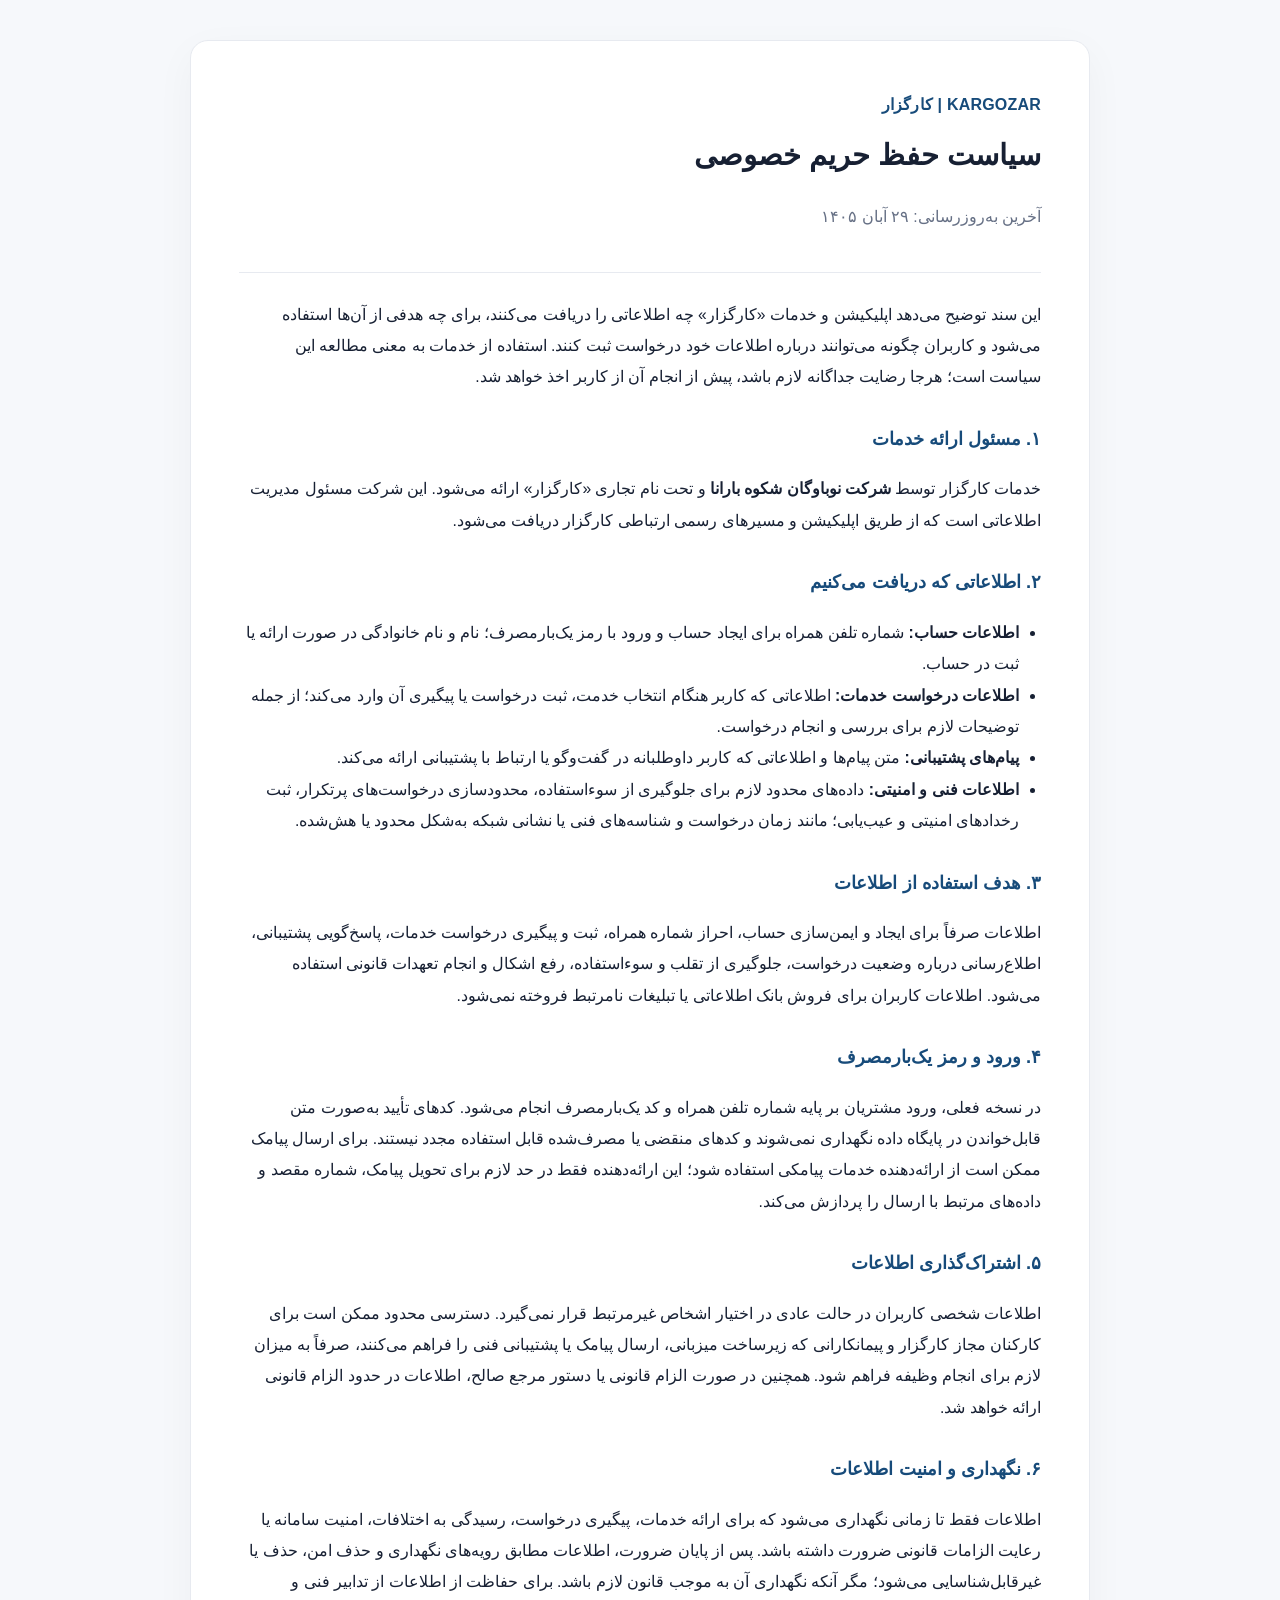
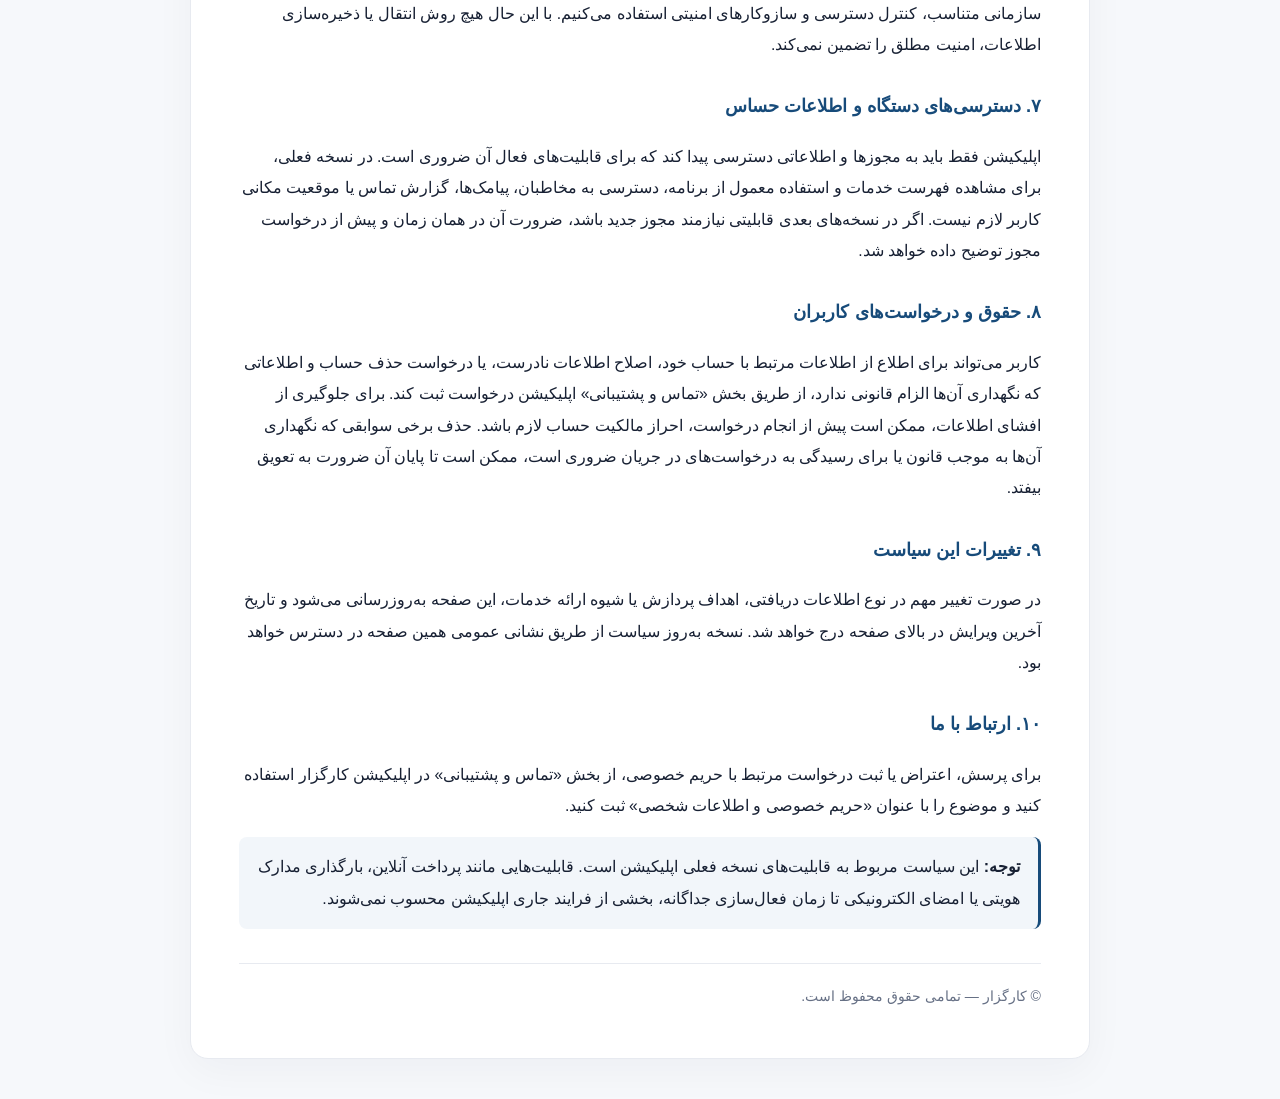
==== docs/privacy-policy-fa.html @ 29066710 "Add Persian privacy policy draft for mobile app" ====
<!doctype html>
<html lang="fa" dir="rtl">
<head>
<meta charset="utf-8">
<meta name="viewport" content="width=device-width, initial-scale=1">
<meta name="robots" content="index,follow">
<title>سیاست حفظ حریم خصوصی | کارگزار</title>
<style>
:root{color-scheme:light;--ink:#172033;--muted:#667085;--line:#e7eaf0;--brand:#174b7a;--bg:#f6f8fb}
*{box-sizing:border-box}body{margin:0;background:var(--bg);color:var(--ink);font-family:Tahoma,Arial,sans-serif;line-height:2}
main{max-width:900px;margin:40px auto;padding:clamp(20px,5vw,48px);background:#fff;border:1px solid var(--line);border-radius:18px;box-shadow:0 12px 40px #1720330a}
header{padding-bottom:24px;border-bottom:1px solid var(--line);margin-bottom:26px}
.brand{color:var(--brand);font-weight:700;letter-spacing:.2px}
h1{font-size:1.8rem;margin:.4rem 0}h2{font-size:1.15rem;margin:28px 0 8px;color:var(--brand)}
p,li{font-size:.98rem}small,.muted{color:var(--muted)}
ul{padding-right:22px}a{color:var(--brand)}
.notice{padding:14px 18px;background:#f2f6fa;border-right:3px solid var(--brand);border-radius:8px}
footer{margin-top:34px;padding-top:18px;border-top:1px solid var(--line);color:var(--muted);font-size:.88rem}
@media(max-width:600px){main{margin:0;border-radius:0;border:0;min-height:100vh}}
</style>
</head>
<body>
<main>
<header>
<div class="brand">KARGOZAR | کارگزار</div>
<h1>سیاست حفظ حریم خصوصی</h1>
<p class="muted">آخرین به‌روزرسانی: ۲۹ آبان ۱۴۰۵</p>
</header>

<p>این سند توضیح می‌دهد اپلیکیشن و خدمات «کارگزار» چه اطلاعاتی را دریافت می‌کنند، برای چه هدفی از آن‌ها استفاده می‌شود و کاربران چگونه می‌توانند درباره اطلاعات خود درخواست ثبت کنند. استفاده از خدمات به معنی مطالعه این سیاست است؛ هرجا رضایت جداگانه لازم باشد، پیش از انجام آن از کاربر اخذ خواهد شد.</p>

<h2>۱. مسئول ارائه خدمات</h2>
<p>خدمات کارگزار توسط <strong>شرکت نوباوگان شکوه بارانا</strong> و تحت نام تجاری «کارگزار» ارائه می‌شود. این شرکت مسئول مدیریت اطلاعاتی است که از طریق اپلیکیشن و مسیرهای رسمی ارتباطی کارگزار دریافت می‌شود.</p>

<h2>۲. اطلاعاتی که دریافت می‌کنیم</h2>
<ul>
<li><strong>اطلاعات حساب:</strong> شماره تلفن همراه برای ایجاد حساب و ورود با رمز یک‌بارمصرف؛ نام و نام خانوادگی در صورت ارائه یا ثبت در حساب.</li>
<li><strong>اطلاعات درخواست خدمات:</strong> اطلاعاتی که کاربر هنگام انتخاب خدمت، ثبت درخواست یا پیگیری آن وارد می‌کند؛ از جمله توضیحات لازم برای بررسی و انجام درخواست.</li>
<li><strong>پیام‌های پشتیبانی:</strong> متن پیام‌ها و اطلاعاتی که کاربر داوطلبانه در گفت‌وگو یا ارتباط با پشتیبانی ارائه می‌کند.</li>
<li><strong>اطلاعات فنی و امنیتی:</strong> داده‌های محدود لازم برای جلوگیری از سوءاستفاده، محدودسازی درخواست‌های پرتکرار، ثبت رخدادهای امنیتی و عیب‌یابی؛ مانند زمان درخواست و شناسه‌های فنی یا نشانی شبکه به‌شکل محدود یا هش‌شده.</li>
</ul>

<h2>۳. هدف استفاده از اطلاعات</h2>
<p>اطلاعات صرفاً برای ایجاد و ایمن‌سازی حساب، احراز شماره همراه، ثبت و پیگیری درخواست خدمات، پاسخ‌گویی پشتیبانی، اطلاع‌رسانی درباره وضعیت درخواست، جلوگیری از تقلب و سوءاستفاده، رفع اشکال و انجام تعهدات قانونی استفاده می‌شود. اطلاعات کاربران برای فروش بانک اطلاعاتی یا تبلیغات نامرتبط فروخته نمی‌شود.</p>

<h2>۴. ورود و رمز یک‌بارمصرف</h2>
<p>در نسخه فعلی، ورود مشتریان بر پایه شماره تلفن همراه و کد یک‌بارمصرف انجام می‌شود. کدهای تأیید به‌صورت متن قابل‌خواندن در پایگاه داده نگهداری نمی‌شوند و کدهای منقضی یا مصرف‌شده قابل استفاده مجدد نیستند. برای ارسال پیامک ممکن است از ارائه‌دهنده خدمات پیامکی استفاده شود؛ این ارائه‌دهنده فقط در حد لازم برای تحویل پیامک، شماره مقصد و داده‌های مرتبط با ارسال را پردازش می‌کند.</p>

<h2>۵. اشتراک‌گذاری اطلاعات</h2>
<p>اطلاعات شخصی کاربران در حالت عادی در اختیار اشخاص غیرمرتبط قرار نمی‌گیرد. دسترسی محدود ممکن است برای کارکنان مجاز کارگزار و پیمانکارانی که زیرساخت میزبانی، ارسال پیامک یا پشتیبانی فنی را فراهم می‌کنند، صرفاً به میزان لازم برای انجام وظیفه فراهم شود. همچنین در صورت الزام قانونی یا دستور مرجع صالح، اطلاعات در حدود الزام قانونی ارائه خواهد شد.</p>

<h2>۶. نگهداری و امنیت اطلاعات</h2>
<p>اطلاعات فقط تا زمانی نگهداری می‌شود که برای ارائه خدمات، پیگیری درخواست، رسیدگی به اختلافات، امنیت سامانه یا رعایت الزامات قانونی ضرورت داشته باشد. پس از پایان ضرورت، اطلاعات مطابق رویه‌های نگهداری و حذف امن، حذف یا غیرقابل‌شناسایی می‌شود؛ مگر آنکه نگهداری آن به موجب قانون لازم باشد. برای حفاظت از اطلاعات از تدابیر فنی و سازمانی متناسب، کنترل دسترسی و سازوکارهای امنیتی استفاده می‌کنیم. با این حال هیچ روش انتقال یا ذخیره‌سازی اطلاعات، امنیت مطلق را تضمین نمی‌کند.</p>

<h2>۷. دسترسی‌های دستگاه و اطلاعات حساس</h2>
<p>اپلیکیشن فقط باید به مجوزها و اطلاعاتی دسترسی پیدا کند که برای قابلیت‌های فعال آن ضروری است. در نسخه فعلی، برای مشاهده فهرست خدمات و استفاده معمول از برنامه، دسترسی به مخاطبان، پیامک‌ها، گزارش تماس یا موقعیت مکانی کاربر لازم نیست. اگر در نسخه‌های بعدی قابلیتی نیازمند مجوز جدید باشد، ضرورت آن در همان زمان و پیش از درخواست مجوز توضیح داده خواهد شد.</p>

<h2>۸. حقوق و درخواست‌های کاربران</h2>
<p>کاربر می‌تواند برای اطلاع از اطلاعات مرتبط با حساب خود، اصلاح اطلاعات نادرست، یا درخواست حذف حساب و اطلاعاتی که نگهداری آن‌ها الزام قانونی ندارد، از طریق بخش «تماس و پشتیبانی» اپلیکیشن درخواست ثبت کند. برای جلوگیری از افشای اطلاعات، ممکن است پیش از انجام درخواست، احراز مالکیت حساب لازم باشد. حذف برخی سوابقی که نگهداری آن‌ها به موجب قانون یا برای رسیدگی به درخواست‌های در جریان ضروری است، ممکن است تا پایان آن ضرورت به تعویق بیفتد.</p>

<h2>۹. تغییرات این سیاست</h2>
<p>در صورت تغییر مهم در نوع اطلاعات دریافتی، اهداف پردازش یا شیوه ارائه خدمات، این صفحه به‌روزرسانی می‌شود و تاریخ آخرین ویرایش در بالای صفحه درج خواهد شد. نسخه به‌روز سیاست از طریق نشانی عمومی همین صفحه در دسترس خواهد بود.</p>

<h2>۱۰. ارتباط با ما</h2>
<p>برای پرسش، اعتراض یا ثبت درخواست مرتبط با حریم خصوصی، از بخش «تماس و پشتیبانی» در اپلیکیشن کارگزار استفاده کنید و موضوع را با عنوان «حریم خصوصی و اطلاعات شخصی» ثبت کنید.</p>

<div class="notice"><strong>توجه:</strong> این سیاست مربوط به قابلیت‌های نسخه فعلی اپلیکیشن است. قابلیت‌هایی مانند پرداخت آنلاین، بارگذاری مدارک هویتی یا امضای الکترونیکی تا زمان فعال‌سازی جداگانه، بخشی از فرایند جاری اپلیکیشن محسوب نمی‌شوند.</div>

<footer>© کارگزار — تمامی حقوق محفوظ است.</footer>
</main>
</body>
</html>
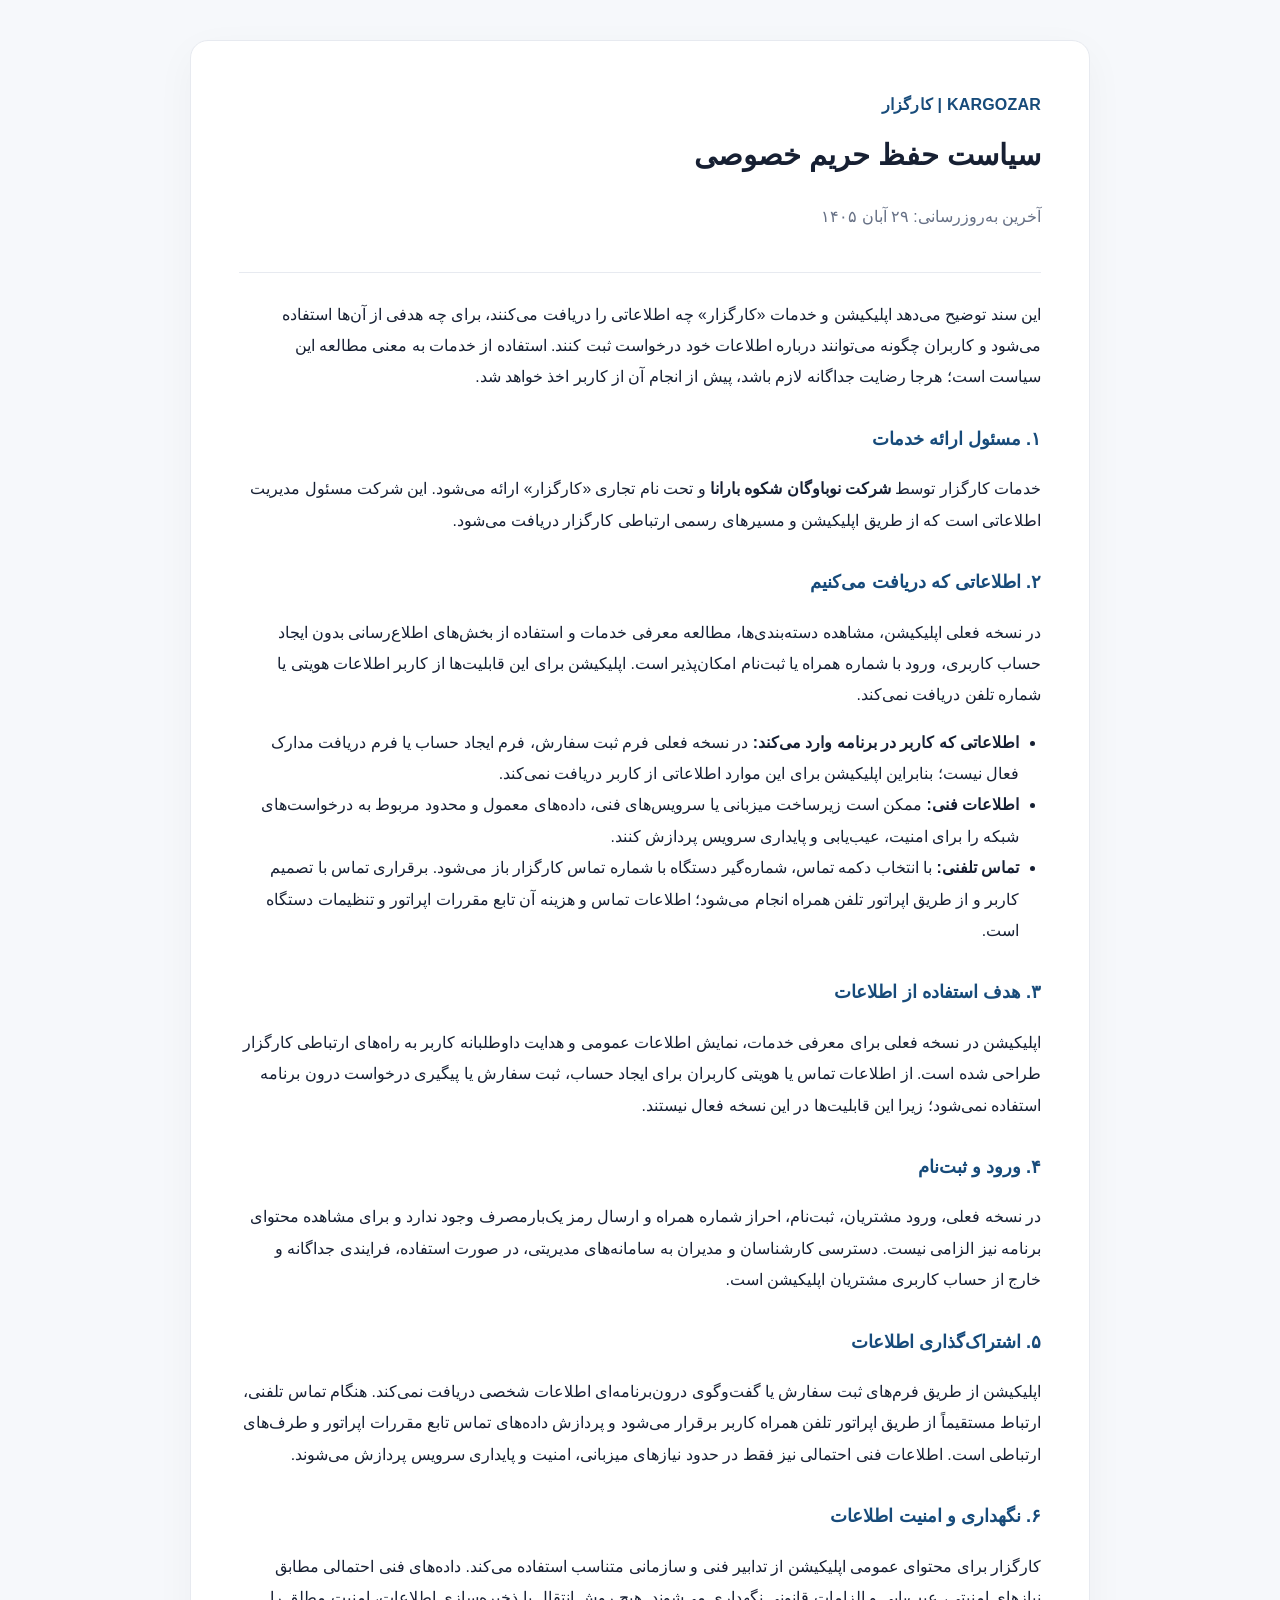
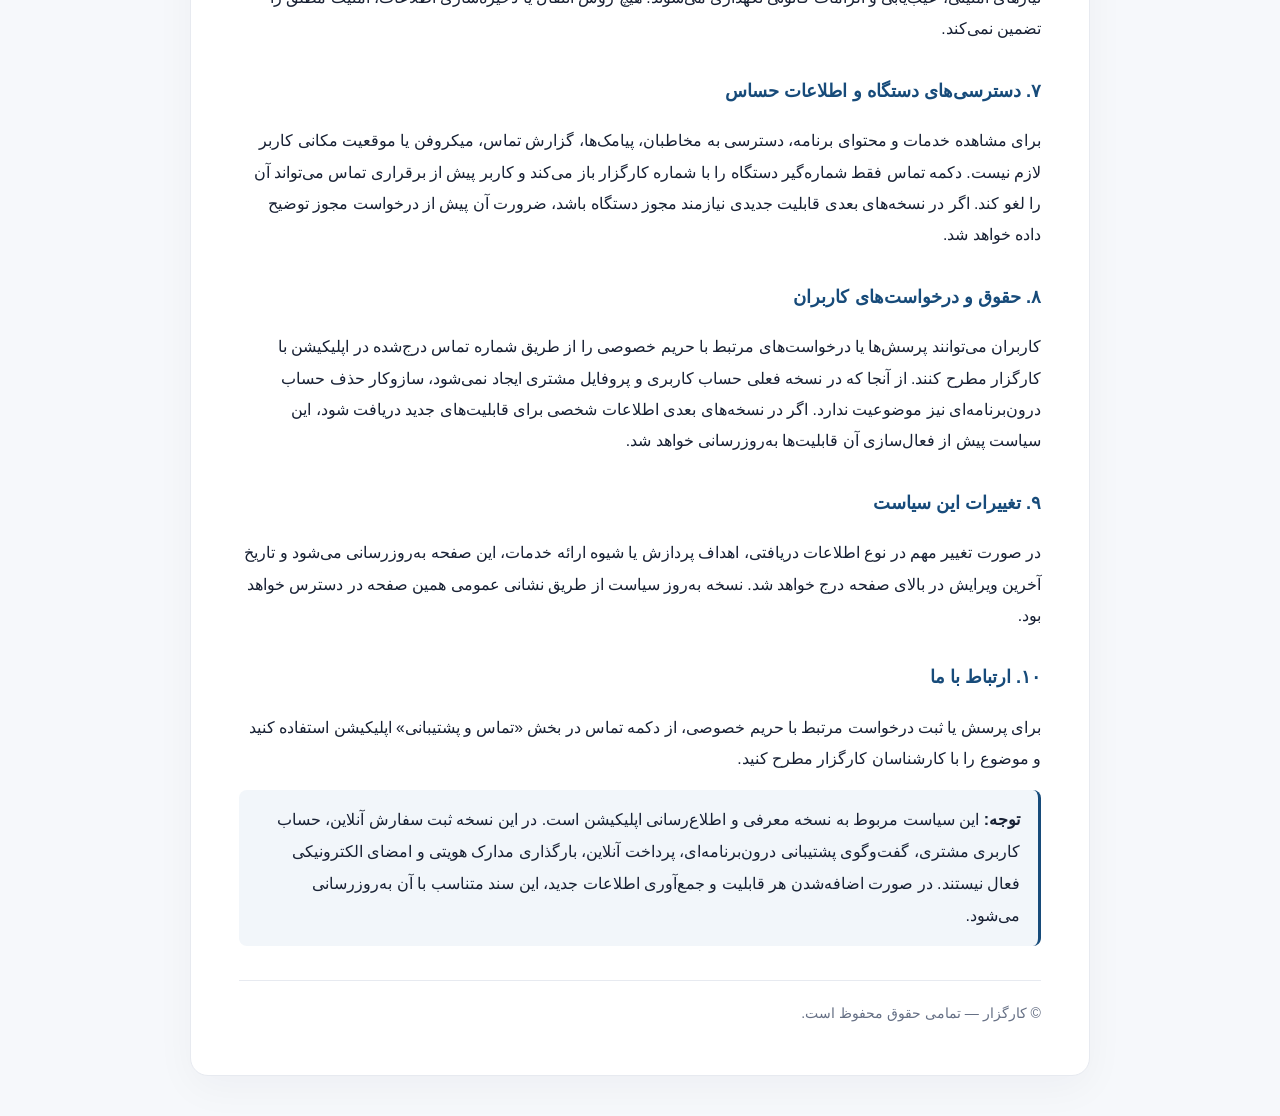
==== commit e32d325c: "Update privacy policy for public catalog app without customer accounts" ====
--- a/docs/privacy-policy-fa.html
+++ b/docs/privacy-policy-fa.html
@@ -33,38 +33,38 @@
 <p>خدمات کارگزار توسط <strong>شرکت نوباوگان شکوه بارانا</strong> و تحت نام تجاری «کارگزار» ارائه می‌شود. این شرکت مسئول مدیریت اطلاعاتی است که از طریق اپلیکیشن و مسیرهای رسمی ارتباطی کارگزار دریافت می‌شود.</p>
 
 <h2>۲. اطلاعاتی که دریافت می‌کنیم</h2>
+<p>در نسخه فعلی اپلیکیشن، مشاهده دسته‌بندی‌ها، مطالعه معرفی خدمات و استفاده از بخش‌های اطلاع‌رسانی بدون ایجاد حساب کاربری، ورود با شماره همراه یا ثبت‌نام امکان‌پذیر است. اپلیکیشن برای این قابلیت‌ها از کاربر اطلاعات هویتی یا شماره تلفن دریافت نمی‌کند.</p>
 <ul>
-<li><strong>اطلاعات حساب:</strong> شماره تلفن همراه برای ایجاد حساب و ورود با رمز یک‌بارمصرف؛ نام و نام خانوادگی در صورت ارائه یا ثبت در حساب.</li>
-<li><strong>اطلاعات درخواست خدمات:</strong> اطلاعاتی که کاربر هنگام انتخاب خدمت، ثبت درخواست یا پیگیری آن وارد می‌کند؛ از جمله توضیحات لازم برای بررسی و انجام درخواست.</li>
-<li><strong>پیام‌های پشتیبانی:</strong> متن پیام‌ها و اطلاعاتی که کاربر داوطلبانه در گفت‌وگو یا ارتباط با پشتیبانی ارائه می‌کند.</li>
-<li><strong>اطلاعات فنی و امنیتی:</strong> داده‌های محدود لازم برای جلوگیری از سوءاستفاده، محدودسازی درخواست‌های پرتکرار، ثبت رخدادهای امنیتی و عیب‌یابی؛ مانند زمان درخواست و شناسه‌های فنی یا نشانی شبکه به‌شکل محدود یا هش‌شده.</li>
+<li><strong>اطلاعاتی که کاربر در برنامه وارد می‌کند:</strong> در نسخه فعلی فرم ثبت سفارش، فرم ایجاد حساب یا فرم دریافت مدارک فعال نیست؛ بنابراین اپلیکیشن برای این موارد اطلاعاتی از کاربر دریافت نمی‌کند.</li>
+<li><strong>اطلاعات فنی:</strong> ممکن است زیرساخت میزبانی یا سرویس‌های فنی، داده‌های معمول و محدود مربوط به درخواست‌های شبکه را برای امنیت، عیب‌یابی و پایداری سرویس پردازش کنند.</li>
+<li><strong>تماس تلفنی:</strong> با انتخاب دکمه تماس، شماره‌گیر دستگاه با شماره تماس کارگزار باز می‌شود. برقراری تماس با تصمیم کاربر و از طریق اپراتور تلفن همراه انجام می‌شود؛ اطلاعات تماس و هزینه آن تابع مقررات اپراتور و تنظیمات دستگاه است.</li>
 </ul>
 
 <h2>۳. هدف استفاده از اطلاعات</h2>
-<p>اطلاعات صرفاً برای ایجاد و ایمن‌سازی حساب، احراز شماره همراه، ثبت و پیگیری درخواست خدمات، پاسخ‌گویی پشتیبانی، اطلاع‌رسانی درباره وضعیت درخواست، جلوگیری از تقلب و سوءاستفاده، رفع اشکال و انجام تعهدات قانونی استفاده می‌شود. اطلاعات کاربران برای فروش بانک اطلاعاتی یا تبلیغات نامرتبط فروخته نمی‌شود.</p>
+<p>اپلیکیشن در نسخه فعلی برای معرفی خدمات، نمایش اطلاعات عمومی و هدایت داوطلبانه کاربر به راه‌های ارتباطی کارگزار طراحی شده است. از اطلاعات تماس یا هویتی کاربران برای ایجاد حساب، ثبت سفارش یا پیگیری درخواست درون برنامه استفاده نمی‌شود؛ زیرا این قابلیت‌ها در این نسخه فعال نیستند.</p>
 
-<h2>۴. ورود و رمز یک‌بارمصرف</h2>
-<p>در نسخه فعلی، ورود مشتریان بر پایه شماره تلفن همراه و کد یک‌بارمصرف انجام می‌شود. کدهای تأیید به‌صورت متن قابل‌خواندن در پایگاه داده نگهداری نمی‌شوند و کدهای منقضی یا مصرف‌شده قابل استفاده مجدد نیستند. برای ارسال پیامک ممکن است از ارائه‌دهنده خدمات پیامکی استفاده شود؛ این ارائه‌دهنده فقط در حد لازم برای تحویل پیامک، شماره مقصد و داده‌های مرتبط با ارسال را پردازش می‌کند.</p>
+<h2>۴. ورود و ثبت‌نام</h2>
+<p>در نسخه فعلی، ورود مشتریان، ثبت‌نام، احراز شماره همراه و ارسال رمز یک‌بارمصرف وجود ندارد و برای مشاهده محتوای برنامه نیز الزامی نیست. دسترسی کارشناسان و مدیران به سامانه‌های مدیریتی، در صورت استفاده، فرایندی جداگانه و خارج از حساب کاربری مشتریان اپلیکیشن است.</p>
 
 <h2>۵. اشتراک‌گذاری اطلاعات</h2>
-<p>اطلاعات شخصی کاربران در حالت عادی در اختیار اشخاص غیرمرتبط قرار نمی‌گیرد. دسترسی محدود ممکن است برای کارکنان مجاز کارگزار و پیمانکارانی که زیرساخت میزبانی، ارسال پیامک یا پشتیبانی فنی را فراهم می‌کنند، صرفاً به میزان لازم برای انجام وظیفه فراهم شود. همچنین در صورت الزام قانونی یا دستور مرجع صالح، اطلاعات در حدود الزام قانونی ارائه خواهد شد.</p>
+<p>اپلیکیشن از طریق فرم‌های ثبت سفارش یا گفت‌وگوی درون‌برنامه‌ای اطلاعات شخصی دریافت نمی‌کند. هنگام تماس تلفنی، ارتباط مستقیماً از طریق اپراتور تلفن همراه کاربر برقرار می‌شود و پردازش داده‌های تماس تابع مقررات اپراتور و طرف‌های ارتباطی است. اطلاعات فنی احتمالی نیز فقط در حدود نیازهای میزبانی، امنیت و پایداری سرویس پردازش می‌شوند.</p>
 
 <h2>۶. نگهداری و امنیت اطلاعات</h2>
-<p>اطلاعات فقط تا زمانی نگهداری می‌شود که برای ارائه خدمات، پیگیری درخواست، رسیدگی به اختلافات، امنیت سامانه یا رعایت الزامات قانونی ضرورت داشته باشد. پس از پایان ضرورت، اطلاعات مطابق رویه‌های نگهداری و حذف امن، حذف یا غیرقابل‌شناسایی می‌شود؛ مگر آنکه نگهداری آن به موجب قانون لازم باشد. برای حفاظت از اطلاعات از تدابیر فنی و سازمانی متناسب، کنترل دسترسی و سازوکارهای امنیتی استفاده می‌کنیم. با این حال هیچ روش انتقال یا ذخیره‌سازی اطلاعات، امنیت مطلق را تضمین نمی‌کند.</p>
+<p>کارگزار برای محتوای عمومی اپلیکیشن از تدابیر فنی و سازمانی متناسب استفاده می‌کند. داده‌های فنی احتمالی مطابق نیازهای امنیتی، عیب‌یابی و الزامات قانونی نگهداری می‌شوند. هیچ روش انتقال یا ذخیره‌سازی اطلاعات، امنیت مطلق را تضمین نمی‌کند.</p>
 
 <h2>۷. دسترسی‌های دستگاه و اطلاعات حساس</h2>
-<p>اپلیکیشن فقط باید به مجوزها و اطلاعاتی دسترسی پیدا کند که برای قابلیت‌های فعال آن ضروری است. در نسخه فعلی، برای مشاهده فهرست خدمات و استفاده معمول از برنامه، دسترسی به مخاطبان، پیامک‌ها، گزارش تماس یا موقعیت مکانی کاربر لازم نیست. اگر در نسخه‌های بعدی قابلیتی نیازمند مجوز جدید باشد، ضرورت آن در همان زمان و پیش از درخواست مجوز توضیح داده خواهد شد.</p>
+<p>برای مشاهده خدمات و محتوای برنامه، دسترسی به مخاطبان، پیامک‌ها، گزارش تماس، میکروفن یا موقعیت مکانی کاربر لازم نیست. دکمه تماس فقط شماره‌گیر دستگاه را با شماره کارگزار باز می‌کند و کاربر پیش از برقراری تماس می‌تواند آن را لغو کند. اگر در نسخه‌های بعدی قابلیت جدیدی نیازمند مجوز دستگاه باشد، ضرورت آن پیش از درخواست مجوز توضیح داده خواهد شد.</p>
 
 <h2>۸. حقوق و درخواست‌های کاربران</h2>
-<p>کاربر می‌تواند برای اطلاع از اطلاعات مرتبط با حساب خود، اصلاح اطلاعات نادرست، یا درخواست حذف حساب و اطلاعاتی که نگهداری آن‌ها الزام قانونی ندارد، از طریق بخش «تماس و پشتیبانی» اپلیکیشن درخواست ثبت کند. برای جلوگیری از افشای اطلاعات، ممکن است پیش از انجام درخواست، احراز مالکیت حساب لازم باشد. حذف برخی سوابقی که نگهداری آن‌ها به موجب قانون یا برای رسیدگی به درخواست‌های در جریان ضروری است، ممکن است تا پایان آن ضرورت به تعویق بیفتد.</p>
+<p>کاربران می‌توانند پرسش‌ها یا درخواست‌های مرتبط با حریم خصوصی را از طریق شماره تماس درج‌شده در اپلیکیشن با کارگزار مطرح کنند. از آنجا که در نسخه فعلی حساب کاربری و پروفایل مشتری ایجاد نمی‌شود، سازوکار حذف حساب درون‌برنامه‌ای نیز موضوعیت ندارد. اگر در نسخه‌های بعدی اطلاعات شخصی برای قابلیت‌های جدید دریافت شود، این سیاست پیش از فعال‌سازی آن قابلیت‌ها به‌روزرسانی خواهد شد.</p>
 
 <h2>۹. تغییرات این سیاست</h2>
 <p>در صورت تغییر مهم در نوع اطلاعات دریافتی، اهداف پردازش یا شیوه ارائه خدمات، این صفحه به‌روزرسانی می‌شود و تاریخ آخرین ویرایش در بالای صفحه درج خواهد شد. نسخه به‌روز سیاست از طریق نشانی عمومی همین صفحه در دسترس خواهد بود.</p>
 
 <h2>۱۰. ارتباط با ما</h2>
-<p>برای پرسش، اعتراض یا ثبت درخواست مرتبط با حریم خصوصی، از بخش «تماس و پشتیبانی» در اپلیکیشن کارگزار استفاده کنید و موضوع را با عنوان «حریم خصوصی و اطلاعات شخصی» ثبت کنید.</p>
+<p>برای پرسش یا ثبت درخواست مرتبط با حریم خصوصی، از دکمه تماس در بخش «تماس و پشتیبانی» اپلیکیشن استفاده کنید و موضوع را با کارشناسان کارگزار مطرح کنید.</p>
 
-<div class="notice"><strong>توجه:</strong> این سیاست مربوط به قابلیت‌های نسخه فعلی اپلیکیشن است. قابلیت‌هایی مانند پرداخت آنلاین، بارگذاری مدارک هویتی یا امضای الکترونیکی تا زمان فعال‌سازی جداگانه، بخشی از فرایند جاری اپلیکیشن محسوب نمی‌شوند.</div>
+<div class="notice"><strong>توجه:</strong> این سیاست مربوط به نسخه معرفی و اطلاع‌رسانی اپلیکیشن است. در این نسخه ثبت سفارش آنلاین، حساب کاربری مشتری، گفت‌وگوی پشتیبانی درون‌برنامه‌ای، پرداخت آنلاین، بارگذاری مدارک هویتی و امضای الکترونیکی فعال نیستند. در صورت اضافه‌شدن هر قابلیت و جمع‌آوری اطلاعات جدید، این سند متناسب با آن به‌روزرسانی می‌شود.</div>
 
 <footer>© کارگزار — تمامی حقوق محفوظ است.</footer>
 </main>
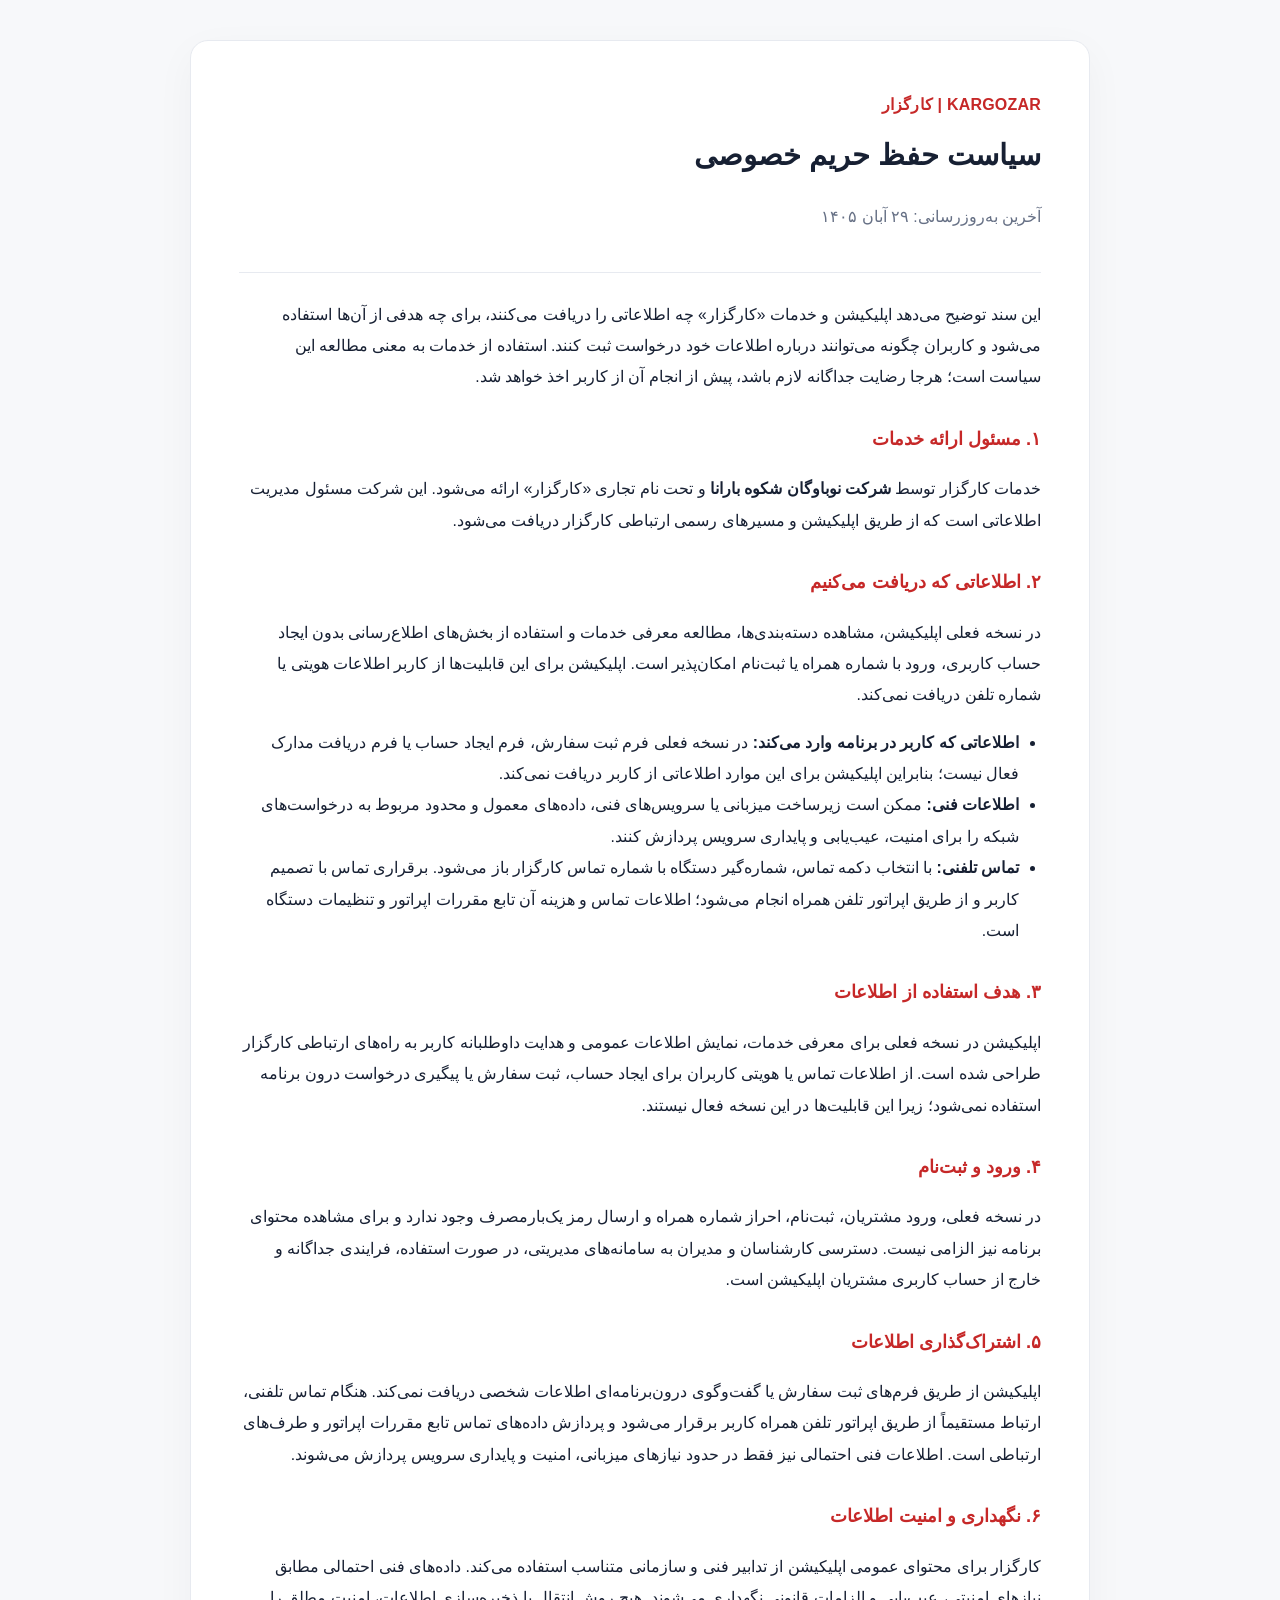
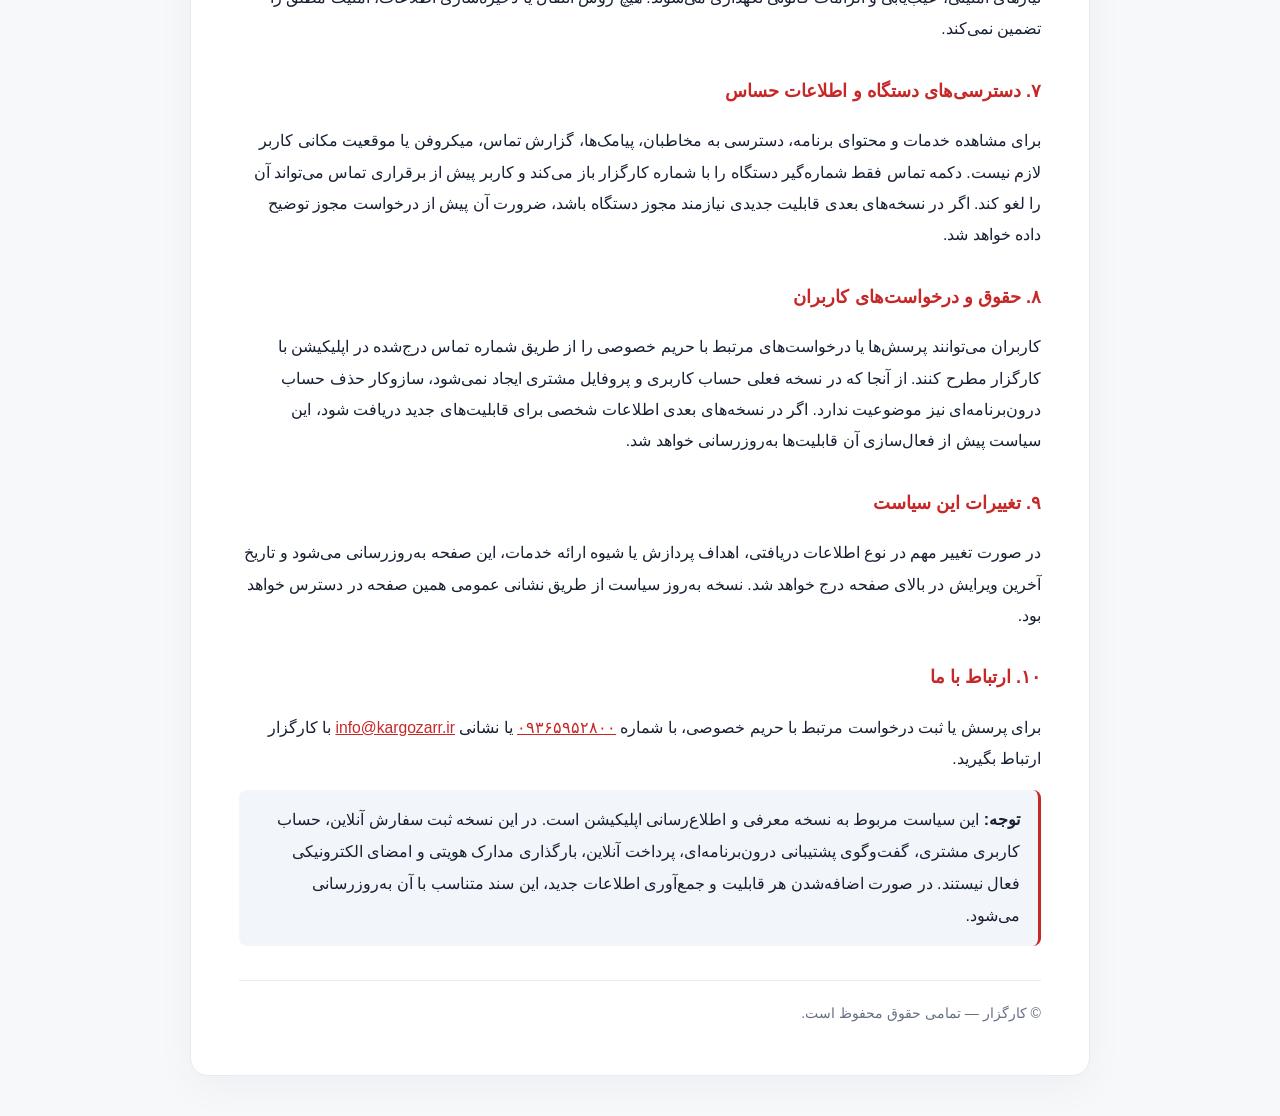
==== commit f6920345: "Align privacy policy with brand and add direct contact details" ====
--- a/docs/privacy-policy-fa.html
+++ b/docs/privacy-policy-fa.html
@@ -6,7 +6,7 @@
 <meta name="robots" content="index,follow">
 <title>سیاست حفظ حریم خصوصی | کارگزار</title>
 <style>
-:root{color-scheme:light;--ink:#172033;--muted:#667085;--line:#e7eaf0;--brand:#174b7a;--bg:#f6f8fb}
+:root{color-scheme:light;--ink:#172033;--muted:#667085;--line:#e7eaf0;--brand:#c62828;--bg:#f7f8fa}
 *{box-sizing:border-box}body{margin:0;background:var(--bg);color:var(--ink);font-family:Tahoma,Arial,sans-serif;line-height:2}
 main{max-width:900px;margin:40px auto;padding:clamp(20px,5vw,48px);background:#fff;border:1px solid var(--line);border-radius:18px;box-shadow:0 12px 40px #1720330a}
 header{padding-bottom:24px;border-bottom:1px solid var(--line);margin-bottom:26px}
@@ -62,7 +62,7 @@
 <p>در صورت تغییر مهم در نوع اطلاعات دریافتی، اهداف پردازش یا شیوه ارائه خدمات، این صفحه به‌روزرسانی می‌شود و تاریخ آخرین ویرایش در بالای صفحه درج خواهد شد. نسخه به‌روز سیاست از طریق نشانی عمومی همین صفحه در دسترس خواهد بود.</p>
 
 <h2>۱۰. ارتباط با ما</h2>
-<p>برای پرسش یا ثبت درخواست مرتبط با حریم خصوصی، از دکمه تماس در بخش «تماس و پشتیبانی» اپلیکیشن استفاده کنید و موضوع را با کارشناسان کارگزار مطرح کنید.</p>
+<p>برای پرسش یا ثبت درخواست مرتبط با حریم خصوصی، با شماره <a href="tel:09365952800">۰۹۳۶۵۹۵۲۸۰۰</a> یا نشانی <a href="mailto:info@kargozarr.ir">info@kargozarr.ir</a> با کارگزار ارتباط بگیرید.</p>
 
 <div class="notice"><strong>توجه:</strong> این سیاست مربوط به نسخه معرفی و اطلاع‌رسانی اپلیکیشن است. در این نسخه ثبت سفارش آنلاین، حساب کاربری مشتری، گفت‌وگوی پشتیبانی درون‌برنامه‌ای، پرداخت آنلاین، بارگذاری مدارک هویتی و امضای الکترونیکی فعال نیستند. در صورت اضافه‌شدن هر قابلیت و جمع‌آوری اطلاعات جدید، این سند متناسب با آن به‌روزرسانی می‌شود.</div>
 
